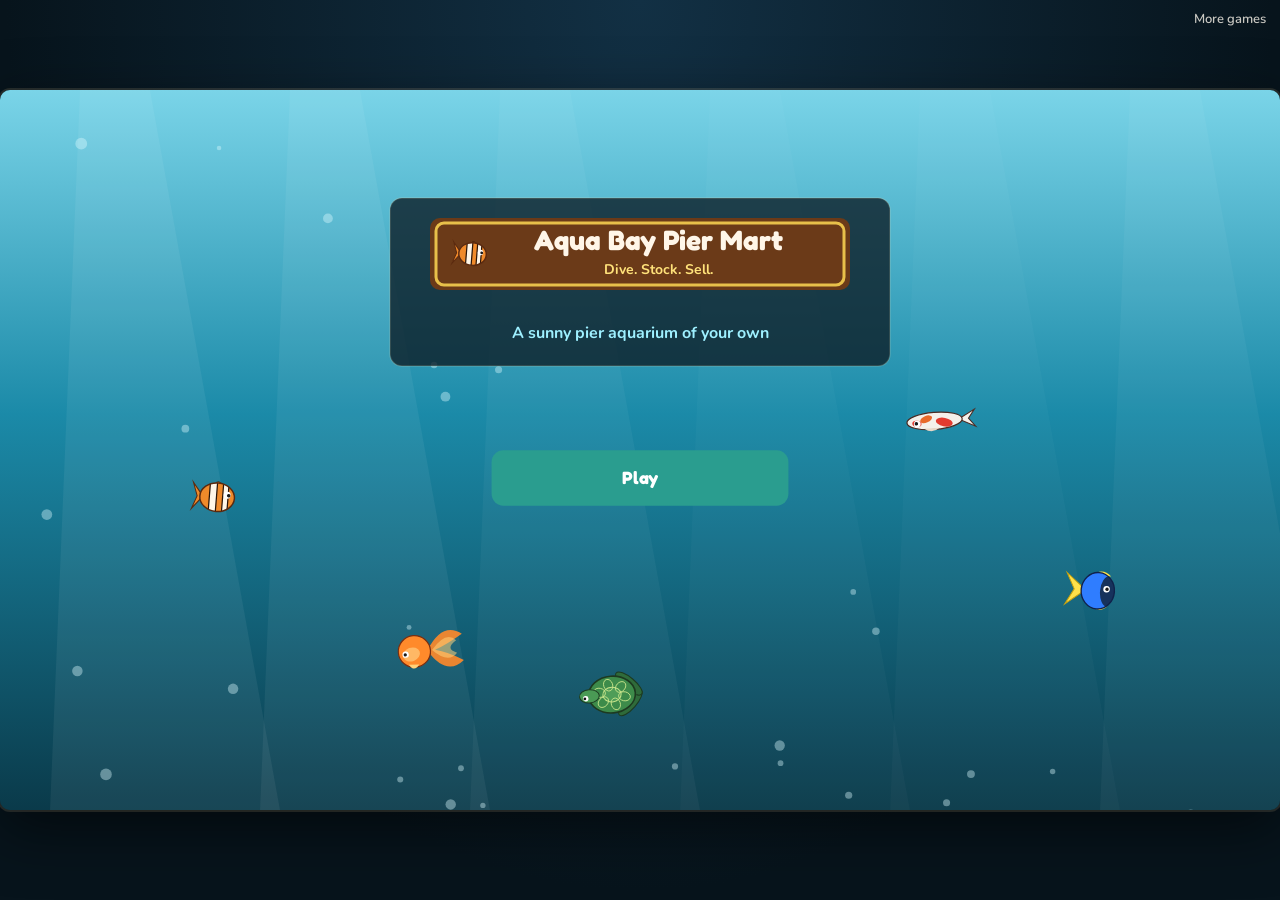
==== index.html @ 04f0fd6e "Add a small More games link to Skipjack outside #game" ====
<!DOCTYPE html>
<html lang="en">
<head>
  <meta charset="UTF-8" />
  <meta name="viewport" content="width=device-width, initial-scale=1.0" />
  <title>Aqua Bay</title>
  <link rel="preconnect" href="https://fonts.googleapis.com" />
  <link rel="preconnect" href="https://fonts.gstatic.com" crossorigin />
  <link href="https://fonts.googleapis.com/css2?family=Fredoka:wght@500;600;700&family=Nunito:wght@600;700;800&display=swap" rel="stylesheet" />
  <link rel="stylesheet" href="style.css" />
</head>
<body>
  <a href="games/skipjack/" style="position:fixed;top:10px;right:14px;z-index:5;font:600 13px Nunito,sans-serif;color:#f4efe6;text-decoration:none;opacity:.82">More games</a>
  <div id="wrap">
    <canvas id="game" width="1280" height="720" aria-label="Aqua Bay game"></canvas>
  </div>
  <script src="game.js"></script>
</body>
</html>
---- style.css ----
* { box-sizing: border-box; margin: 0; padding: 0; }

html, body {
  width: 100%;
  height: 100%;
  overflow: hidden;
  background: #07141c;
  font-family: "Nunito", "Segoe UI", sans-serif;
  color: #f4efe6;
}

#wrap {
  width: 100vw;
  height: 100vh;
  display: flex;
  align-items: center;
  justify-content: center;
  background:
    radial-gradient(ellipse at 50% 0%, #123044 0%, #07141c 70%);
}

#game {
  display: block;
  width: min(100vw, calc(100vh * 16 / 9));
  height: min(100vh, calc(100vw * 9 / 16));
  background: #0a3040;
  border-radius: 10px;
  box-shadow:
    0 0 0 2px rgba(255, 220, 160, 0.12),
    0 18px 60px rgba(0, 0, 0, 0.55);
  cursor: crosshair;
  touch-action: none;
}

#boot {
  position: fixed;
  inset: 0;
  display: none;
}
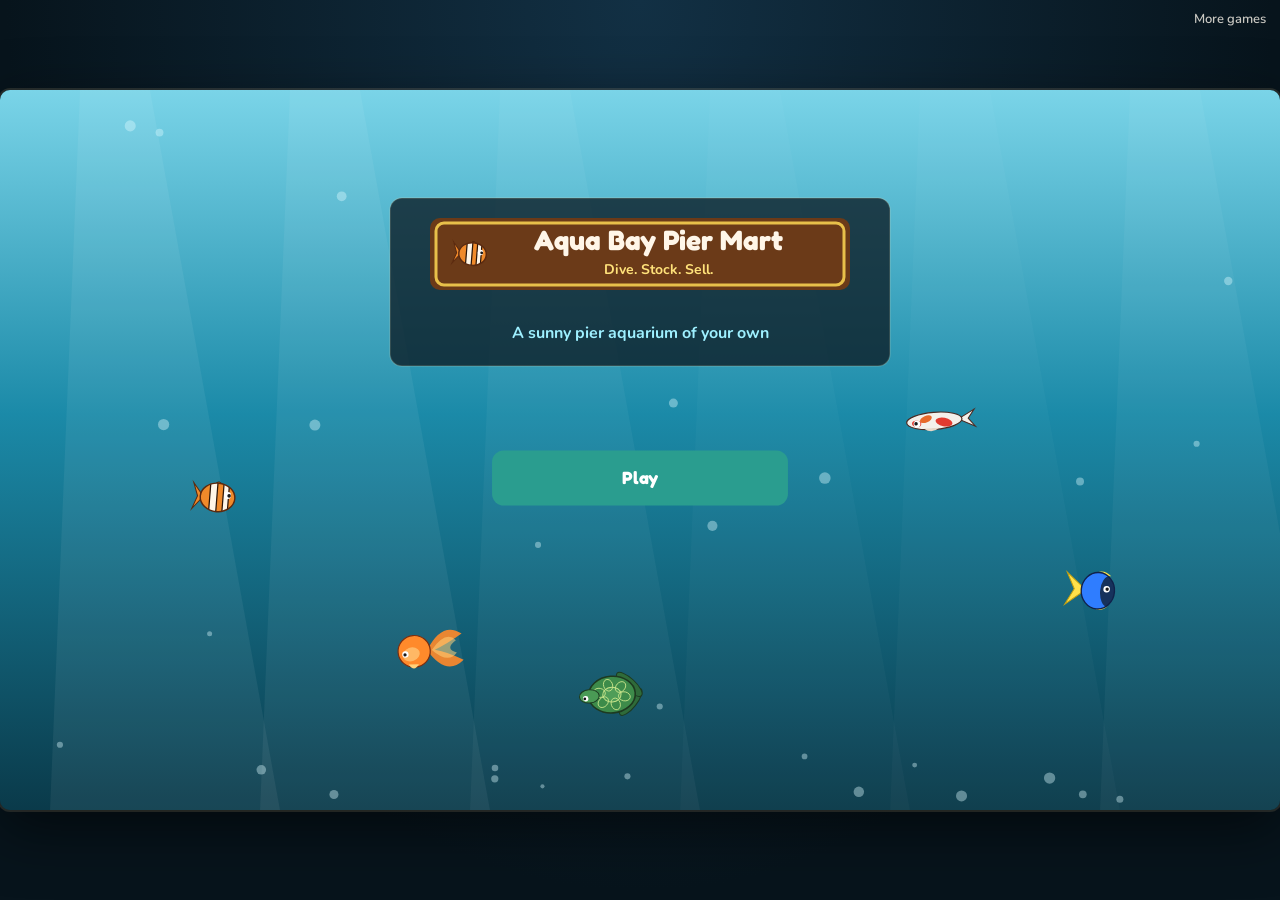
==== commit 7d9fa4be: "Add two-game hub so Aqua Bay and Skipjack are findable Crawler-visible catalog, sitemap, and a direc" ====
--- a/index.html
+++ b/index.html
@@ -3,17 +3,30 @@
 <head>
   <meta charset="UTF-8" />
   <meta name="viewport" content="width=device-width, initial-scale=1.0" />
-  <title>Aqua Bay</title>
+  <title>Aqua Bay — dive, stock, sell</title>
+  <meta name="description" content="Dive. Stock. Sell. A sunny pier aquarium tycoon in the browser. Free. No account. Also play Skipjack, a skipping-stone toy, from the games hub." />
+  <link rel="canonical" href="https://tuanbui1.github.io/aqua-bay/" />
+  <meta property="og:title" content="Aqua Bay — dive, stock, sell" />
+  <meta property="og:description" content="A sunny pier aquarium tycoon. Free HTML5. No account." />
+  <meta property="og:url" content="https://tuanbui1.github.io/aqua-bay/" />
+  <meta property="og:type" content="website" />
   <link rel="preconnect" href="https://fonts.googleapis.com" />
   <link rel="preconnect" href="https://fonts.gstatic.com" crossorigin />
   <link href="https://fonts.googleapis.com/css2?family=Fredoka:wght@500;600;700&family=Nunito:wght@600;700;800&display=swap" rel="stylesheet" />
   <link rel="stylesheet" href="style.css" />
 </head>
 <body>
-  <a href="games/skipjack/" style="position:fixed;top:10px;right:14px;z-index:5;font:600 13px Nunito,sans-serif;color:#f4efe6;text-decoration:none;opacity:.82">More games</a>
+  <a href="games/" style="position:fixed;top:10px;right:14px;z-index:5;font:600 13px Nunito,sans-serif;color:#f4efe6;text-decoration:none;opacity:.82">More games</a>
   <div id="wrap">
     <canvas id="game" width="1280" height="720" aria-label="Aqua Bay game"></canvas>
   </div>
+  <noscript>
+    <div style="max-width:36em;margin:24px auto;padding:0 16px;font:600 16px/1.5 Nunito,sans-serif;color:#f4efe6">
+      <h1>Aqua Bay</h1>
+      <p>Dive. Stock. Sell. A sunny pier aquarium tycoon. This page needs JavaScript to play.</p>
+      <p><a href="games/" style="color:#ffd27a">Two-game hub</a> · <a href="games/skipjack/" style="color:#ffd27a">Skipjack</a></p>
+    </div>
+  </noscript>
   <script src="game.js"></script>
 </body>
 </html>
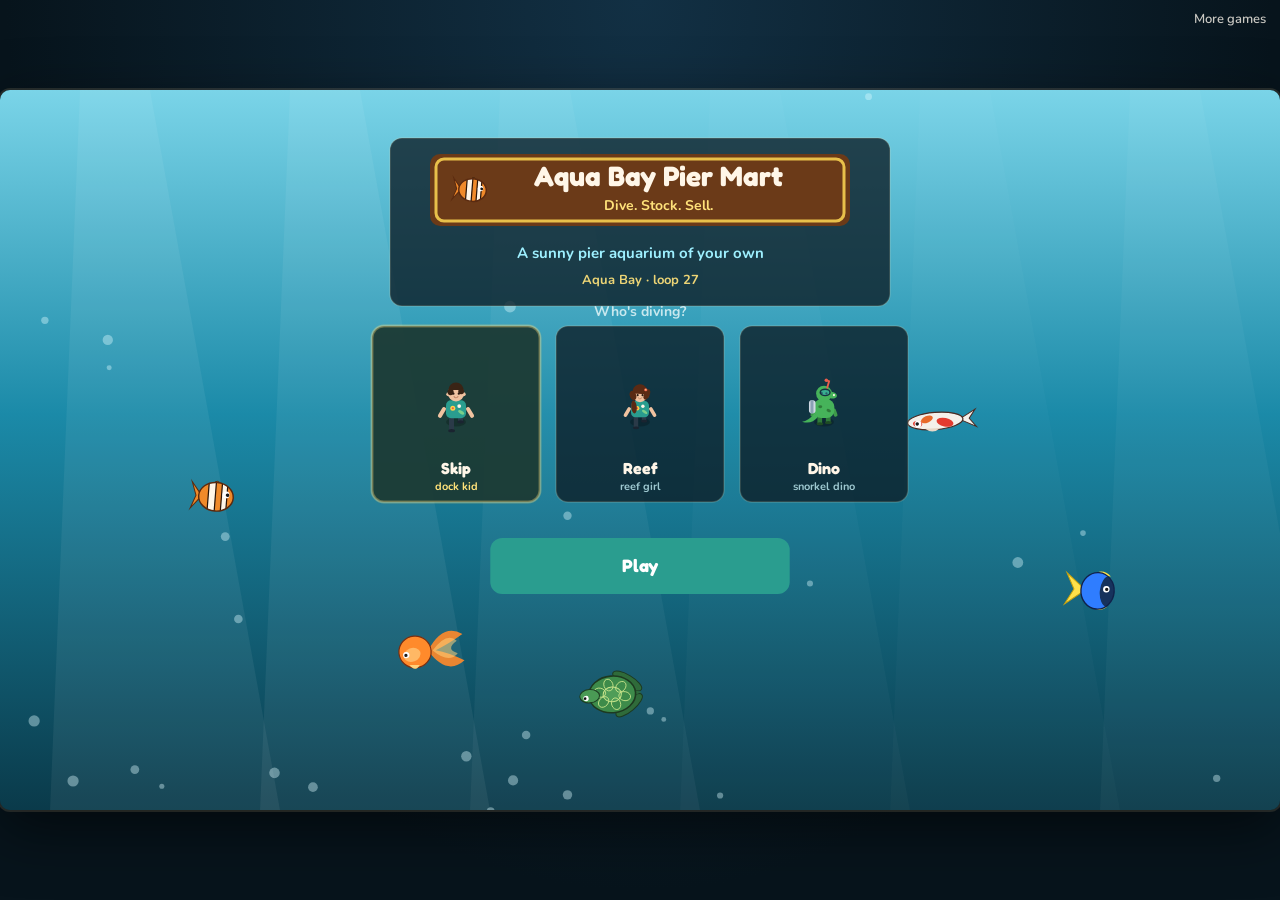
==== commit 4e891d18: "Cycle 27: phone play and Reef / Skip / Dino Scale the 1280x720 canvas to the usable screen, map tap-" ====
--- a/index.html
+++ b/index.html
@@ -2,7 +2,10 @@
 <html lang="en">
 <head>
   <meta charset="UTF-8" />
-  <meta name="viewport" content="width=device-width, initial-scale=1.0" />
+  <meta name="viewport" content="width=device-width, initial-scale=1, maximum-scale=1, user-scalable=no, viewport-fit=cover" />
+  <meta name="mobile-web-app-capable" content="yes" />
+  <meta name="apple-mobile-web-app-capable" content="yes" />
+  <meta name="apple-mobile-web-app-title" content="Aqua Bay" />
   <title>Aqua Bay — dive, stock, sell</title>
   <meta name="description" content="Dive. Stock. Sell. A sunny pier aquarium tycoon in the browser. Free. No account. Also play Skipjack, a skipping-stone toy, from the games hub." />
   <link rel="canonical" href="https://tuanbui1.github.io/aqua-bay/" />
@@ -16,7 +19,7 @@
   <link rel="stylesheet" href="style.css" />
 </head>
 <body>
-  <a href="games/" style="position:fixed;top:10px;right:14px;z-index:5;font:600 13px Nunito,sans-serif;color:#f4efe6;text-decoration:none;opacity:.82">More games</a>
+  <a class="more-games" href="games/">More games</a>
   <div id="wrap">
     <canvas id="game" width="1280" height="720" aria-label="Aqua Bay game"></canvas>
   </div>
--- a/style.css
+++ b/style.css
@@ -3,26 +3,47 @@
 html, body {
   width: 100%;
   height: 100%;
+  height: 100dvh;
   overflow: hidden;
   background: #07141c;
   font-family: "Nunito", "Segoe UI", sans-serif;
   color: #f4efe6;
+  touch-action: none;
+  -webkit-text-size-adjust: 100%;
+  text-size-adjust: 100%;
+  -webkit-tap-highlight-color: transparent;
+  overscroll-behavior: none;
 }
 
 #wrap {
-  width: 100vw;
-  height: 100vh;
+  position: fixed;
+  left: 0;
+  top: 0;
+  width: 100%;
+  height: 100%;
+  height: 100dvh;
   display: flex;
   align-items: center;
   justify-content: center;
+  padding:
+    env(safe-area-inset-top, 0px)
+    env(safe-area-inset-right, 0px)
+    env(safe-area-inset-bottom, 0px)
+    env(safe-area-inset-left, 0px);
   background:
     radial-gradient(ellipse at 50% 0%, #123044 0%, #07141c 70%);
 }
 
 #game {
   display: block;
-  width: min(100vw, calc(100vh * 16 / 9));
-  height: min(100vh, calc(100vw * 9 / 16));
+  width: min(100%, calc((100dvh - env(safe-area-inset-top, 0px) - env(safe-area-inset-bottom, 0px)) * 16 / 9));
+  height: min(
+    calc(100dvh - env(safe-area-inset-top, 0px) - env(safe-area-inset-bottom, 0px)),
+    calc(100% * 9 / 16)
+  );
+  max-width: 100%;
+  max-height: 100%;
+  aspect-ratio: 16 / 9;
   background: #0a3040;
   border-radius: 10px;
   box-shadow:
@@ -32,6 +53,21 @@
   touch-action: none;
 }
 
+.more-games {
+  position: fixed;
+  top: max(10px, env(safe-area-inset-top, 0px));
+  right: max(14px, env(safe-area-inset-right, 0px));
+  z-index: 5;
+  font: 600 13px Nunito, sans-serif;
+  color: #f4efe6;
+  text-decoration: none;
+  opacity: .82;
+}
+
+@media (max-width: 900px), (pointer: coarse) {
+  .more-games { display: none; }
+}
+
 #boot {
   position: fixed;
   inset: 0;
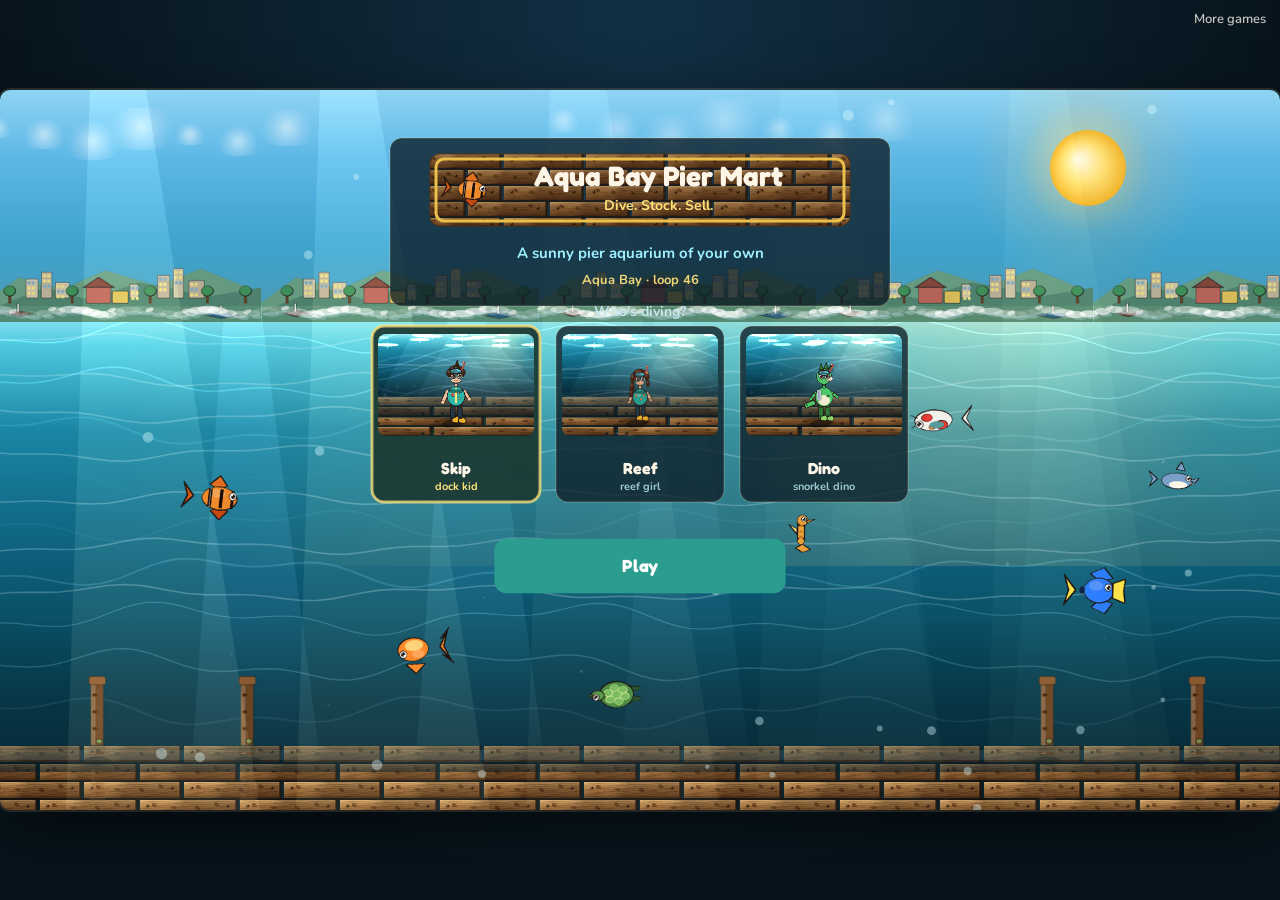
==== commit 80140668: "Cycle 46: invented sprite art for people, fish, harbor Ship an original crushed PNG sheet and drawIm" ====
--- a/index.html
+++ b/index.html
@@ -17,6 +17,7 @@
   <link rel="preconnect" href="https://fonts.gstatic.com" crossorigin />
   <link href="https://fonts.googleapis.com/css2?family=Fredoka:wght@500;600;700&family=Nunito:wght@600;700;800&display=swap" rel="stylesheet" />
   <link rel="stylesheet" href="style.css" />
+  <link rel="preload" href="art/bay.png" as="image" />
 </head>
 <body>
   <a class="more-games" href="games/">More games</a>
--- a/style.css
+++ b/style.css
@@ -44,6 +44,8 @@
   max-width: 100%;
   max-height: 100%;
   aspect-ratio: 16 / 9;
+  image-rendering: -webkit-optimize-contrast;
+  image-rendering: crisp-edges;
   background: #0a3040;
   border-radius: 10px;
   box-shadow:
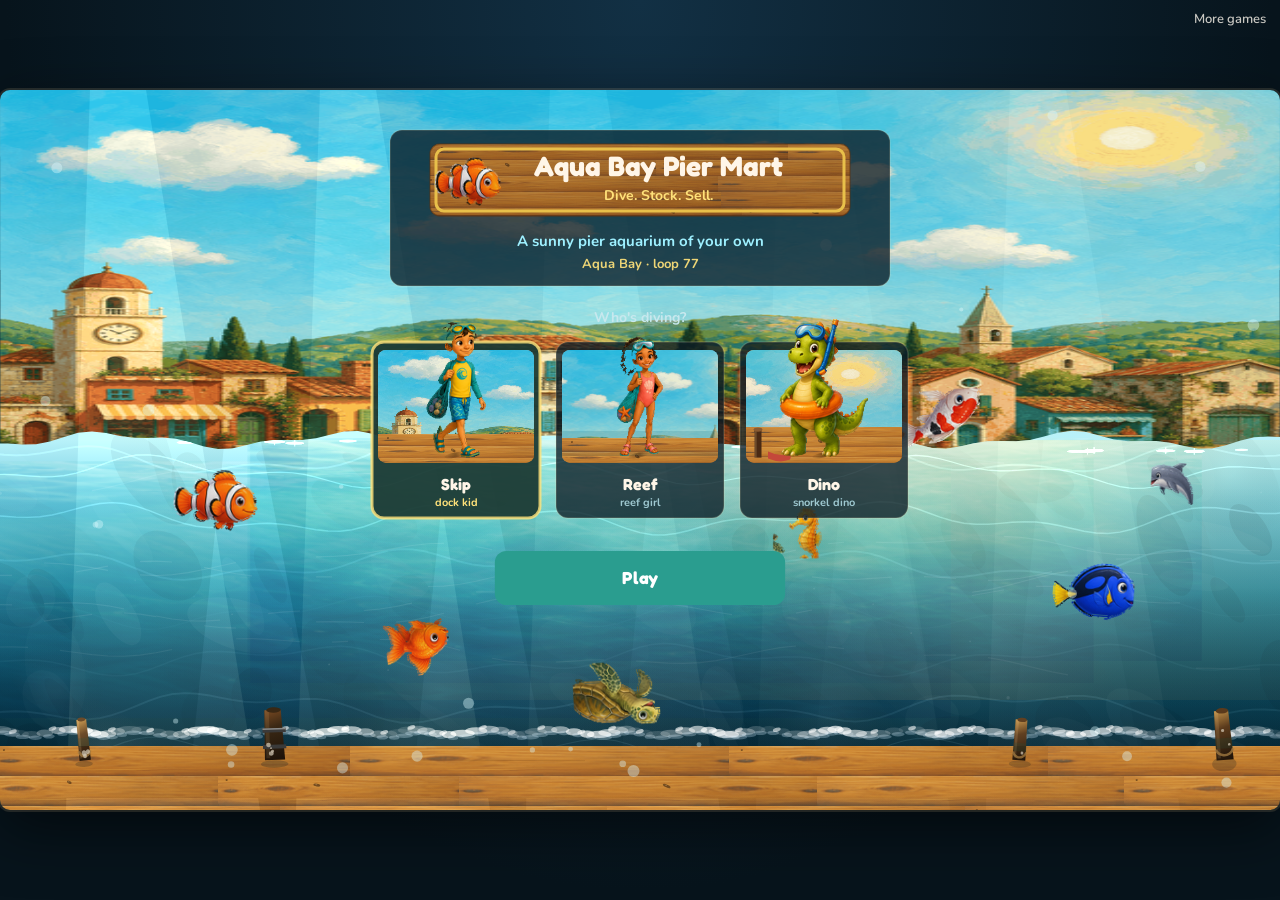
==== commit fedabd09: "Aqua Bay · loop 77 — plaza tap-to-walk on phones Invisible C76 gallery tanks on the plaza deck were " ====
--- a/index.html
+++ b/index.html
@@ -2,7 +2,7 @@
 <html lang="en">
 <head>
   <meta charset="UTF-8" />
-  <meta name="viewport" content="width=device-width, initial-scale=1, maximum-scale=1, user-scalable=no, viewport-fit=cover" />
+  <meta name="viewport" content="width=device-width, initial-scale=1, maximum-scale=1, minimum-scale=1, user-scalable=no, viewport-fit=cover" />
   <meta name="mobile-web-app-capable" content="yes" />
   <meta name="apple-mobile-web-app-capable" content="yes" />
   <meta name="apple-mobile-web-app-title" content="Aqua Bay" />
--- a/style.css
+++ b/style.css
@@ -36,23 +36,32 @@
 
 #game {
   display: block;
-  width: min(100%, calc((100dvh - env(safe-area-inset-top, 0px) - env(safe-area-inset-bottom, 0px)) * 16 / 9));
-  height: min(
-    calc(100dvh - env(safe-area-inset-top, 0px) - env(safe-area-inset-bottom, 0px)),
-    calc(100% * 9 / 16)
-  );
+  width: 100%;
+  height: 100%;
   max-width: 100%;
   max-height: 100%;
-  aspect-ratio: 16 / 9;
   image-rendering: -webkit-optimize-contrast;
   image-rendering: crisp-edges;
   background: #0a3040;
-  border-radius: 10px;
-  box-shadow:
-    0 0 0 2px rgba(255, 220, 160, 0.12),
-    0 18px 60px rgba(0, 0, 0, 0.55);
   cursor: crosshair;
   touch-action: none;
+  -webkit-user-select: none;
+  user-select: none;
+}
+
+@media (min-width: 900px) and (pointer: fine) {
+  #game {
+    width: min(100%, calc((100dvh - env(safe-area-inset-top, 0px) - env(safe-area-inset-bottom, 0px)) * 16 / 9));
+    height: min(
+      calc(100dvh - env(safe-area-inset-top, 0px) - env(safe-area-inset-bottom, 0px)),
+      calc(100% * 9 / 16)
+    );
+    aspect-ratio: 16 / 9;
+    border-radius: 10px;
+    box-shadow:
+      0 0 0 2px rgba(255, 220, 160, 0.12),
+      0 18px 60px rgba(0, 0, 0, 0.55);
+  }
 }
 
 .more-games {
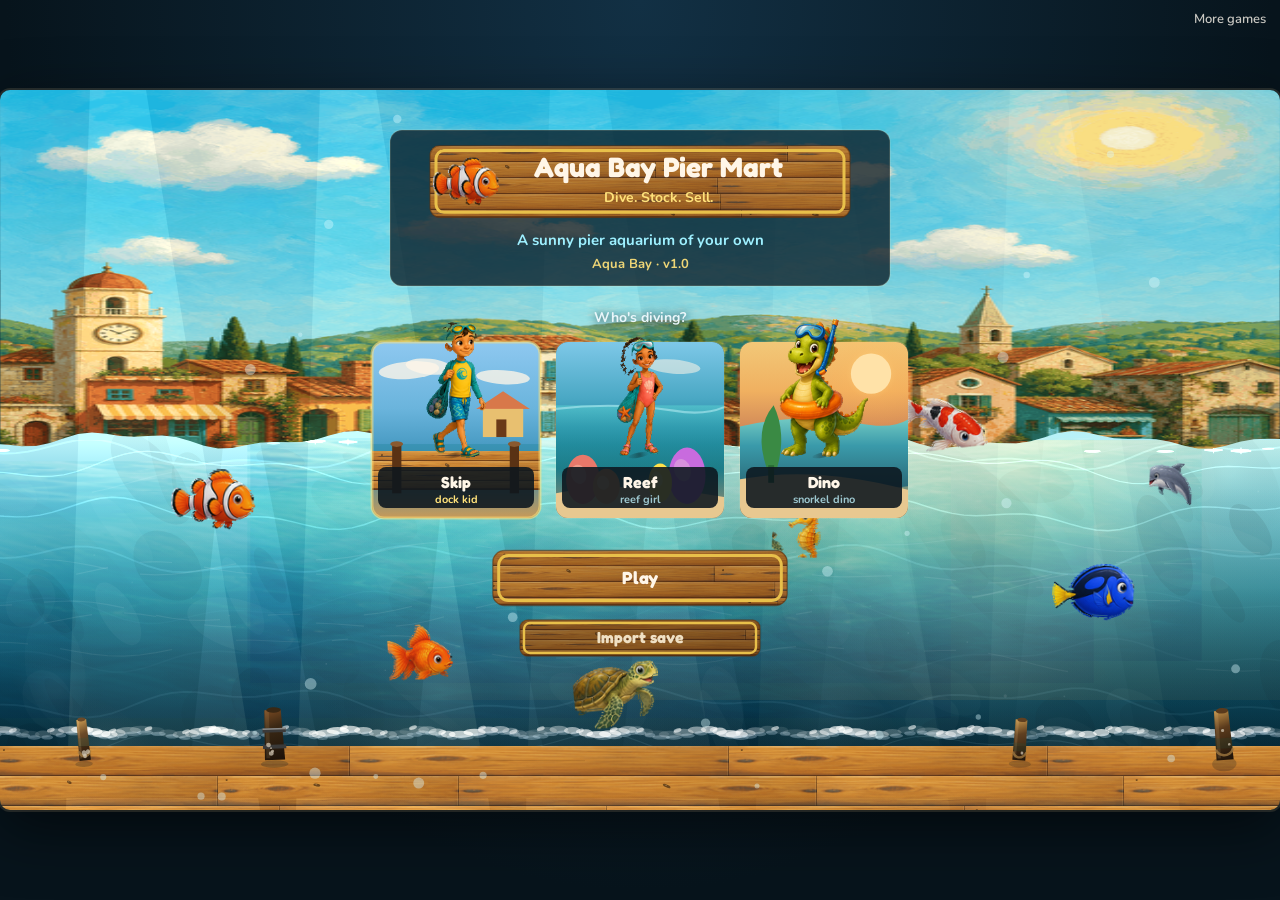
==== commit de1b08a0: "v1.0 polish — quiet first session, wood Import, warmer music A New Game dock no longer opens as a ja" ====
--- a/index.html
+++ b/index.html
@@ -9,9 +9,13 @@
   <title>Aqua Bay — dive, stock, sell</title>
   <meta name="description" content="Dive. Stock. Sell. A sunny pier aquarium tycoon in the browser. Free. No account. Also play Skipjack, a skipping-stone toy, from the games hub." />
   <link rel="canonical" href="https://tuanbui1.github.io/aqua-bay/" />
+  <link rel="icon" href="art/bay.png" />
+  <link rel="apple-touch-icon" href="art/bay.png" />
+  <meta name="theme-color" content="#07141c" />
   <meta property="og:title" content="Aqua Bay — dive, stock, sell" />
   <meta property="og:description" content="A sunny pier aquarium tycoon. Free HTML5. No account." />
   <meta property="og:url" content="https://tuanbui1.github.io/aqua-bay/" />
+  <meta property="og:image" content="https://tuanbui1.github.io/aqua-bay/art/bay.png" />
   <meta property="og:type" content="website" />
   <link rel="preconnect" href="https://fonts.googleapis.com" />
   <link rel="preconnect" href="https://fonts.gstatic.com" crossorigin />
--- a/style.css
+++ b/style.css
@@ -25,6 +25,7 @@
   display: flex;
   align-items: center;
   justify-content: center;
+  overflow: hidden;
   padding:
     env(safe-area-inset-top, 0px)
     env(safe-area-inset-right, 0px)
@@ -43,13 +44,13 @@
   image-rendering: -webkit-optimize-contrast;
   image-rendering: crisp-edges;
   background: #0a3040;
-  cursor: crosshair;
+  cursor: pointer;
   touch-action: none;
   -webkit-user-select: none;
   user-select: none;
 }
 
-@media (min-width: 900px) and (pointer: fine) {
+@media (min-width: 880px) and (orientation: landscape) {
   #game {
     width: min(100%, calc((100dvh - env(safe-area-inset-top, 0px) - env(safe-area-inset-bottom, 0px)) * 16 / 9));
     height: min(
@@ -75,9 +76,11 @@
   opacity: .82;
 }
 
-@media (max-width: 900px), (pointer: coarse) {
+@media (max-width: 879px), (orientation: portrait) {
   .more-games { display: none; }
 }
+
+html.ab-playing .more-games { display: none; }
 
 #boot {
   position: fixed;
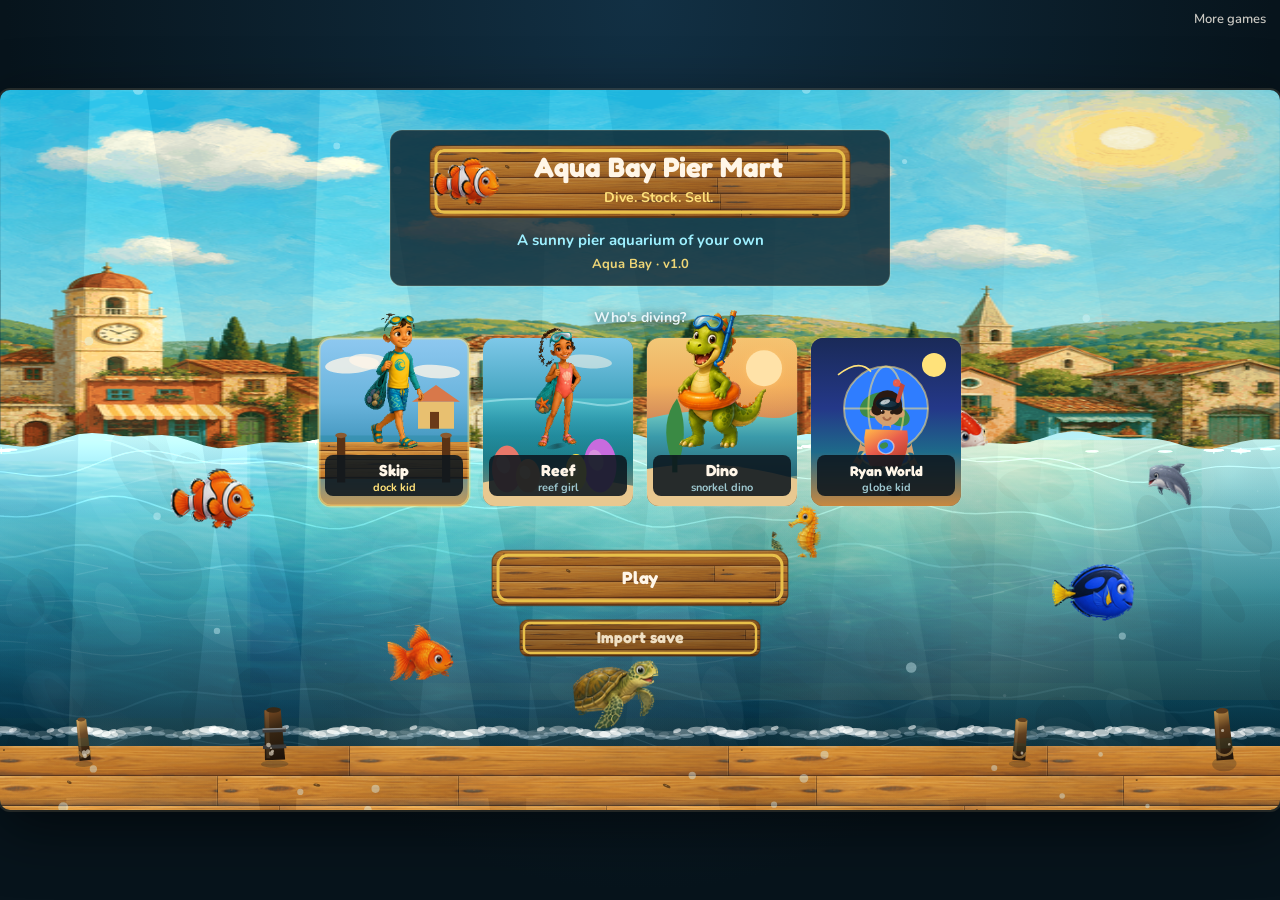
==== commit c6a2a6cd: "Aqua Bay loop 168 — pier stars, orders, nursery, badges, share Adds mid/late gameplay depth (reputat" ====
--- a/index.html
+++ b/index.html
@@ -7,17 +7,20 @@
   <meta name="apple-mobile-web-app-capable" content="yes" />
   <meta name="apple-mobile-web-app-title" content="Aqua Bay" />
   <title>Aqua Bay — dive, stock, sell</title>
-  <meta name="description" content="Dive. Stock. Sell. A sunny pier aquarium tycoon in the browser. Free. No account. Also play Skipjack, a skipping-stone toy, from the games hub." />
+  <meta name="description" content="Dive. Stock. Sell. A sunny pier aquarium tycoon with pier stars, special orders, tank nursery, and bay badges. Free in the browser. No account." />
   <link rel="canonical" href="https://tuanbui1.github.io/aqua-bay/" />
   <link rel="icon" href="art/bay.png" />
   <link rel="apple-touch-icon" href="art/bay.png" />
   <meta name="theme-color" content="#07141c" />
   <meta property="og:title" content="Aqua Bay — dive, stock, sell" />
-  <meta property="og:description" content="A sunny pier aquarium tycoon. Free HTML5. No account." />
+  <meta property="og:description" content="Run a sunny pier aquarium. Earn pier stars, fill special orders, hatch shinies, share your pier. Free HTML5. No account." />
   <meta property="og:url" content="https://tuanbui1.github.io/aqua-bay/" />
   <meta property="og:image" content="https://tuanbui1.github.io/aqua-bay/art/bay.png" />
   <meta property="og:type" content="website" />
-  <link rel="preconnect" href="https://fonts.googleapis.com" />
+  <meta name="twitter:card" content="summary_large_image" />
+  <meta name="twitter:title" content="Aqua Bay — dive, stock, sell" />
+  <meta name="twitter:description" content="A sunny pier aquarium tycoon. Dive, stock, sell. Share your pier card. Free. No account." />
+  <meta name="twitter:image" content="https://tuanbui1.github.io/aqua-bay/art/bay.png" />  <link rel="preconnect" href="https://fonts.googleapis.com" />
   <link rel="preconnect" href="https://fonts.gstatic.com" crossorigin />
   <link href="https://fonts.googleapis.com/css2?family=Fredoka:wght@500;600;700&family=Nunito:wght@600;700;800&display=swap" rel="stylesheet" />
   <link rel="stylesheet" href="style.css" />
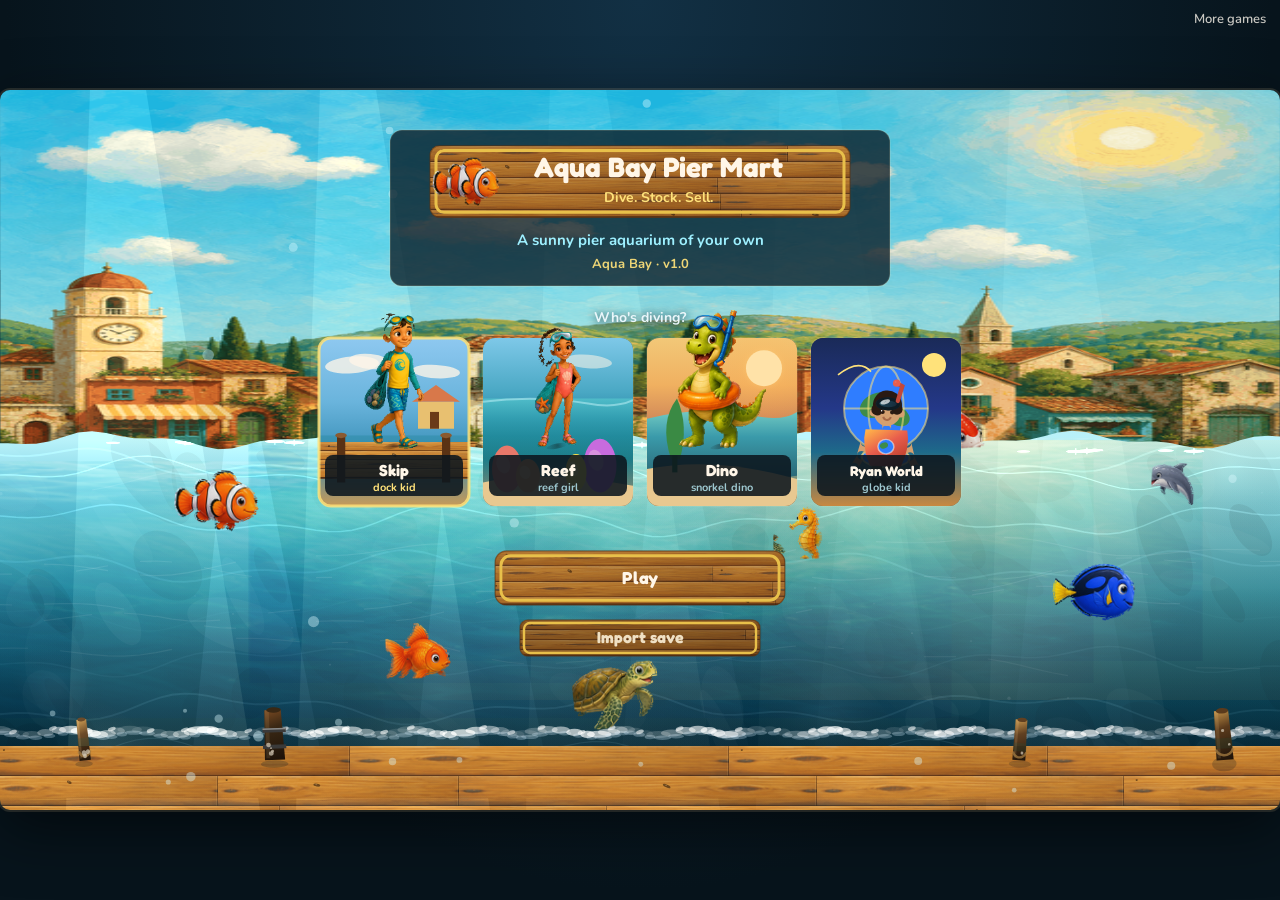
==== commit a983f0c6: "Aqua Bay loop 171 — ring the dock bell for a timed gauntlet After the first session a brass bell on " ====
--- a/index.html
+++ b/index.html
@@ -7,7 +7,7 @@
   <meta name="apple-mobile-web-app-capable" content="yes" />
   <meta name="apple-mobile-web-app-title" content="Aqua Bay" />
   <title>Aqua Bay — dive, stock, sell</title>
-  <meta name="description" content="Dive. Stock. Sell. A sunny pier aquarium tycoon with pier stars, special orders, tank nursery, and bay badges. Free in the browser. No account." />
+  <meta name="description" content="Dive. Stock. Sell. A sunny pier aquarium tycoon with pier stars, a dock-bell gauntlet, special orders, tank nursery, and bay badges. Free in the browser. No account." />
   <link rel="canonical" href="https://tuanbui1.github.io/aqua-bay/" />
   <link rel="icon" href="art/bay.png" />
   <link rel="apple-touch-icon" href="art/bay.png" />
